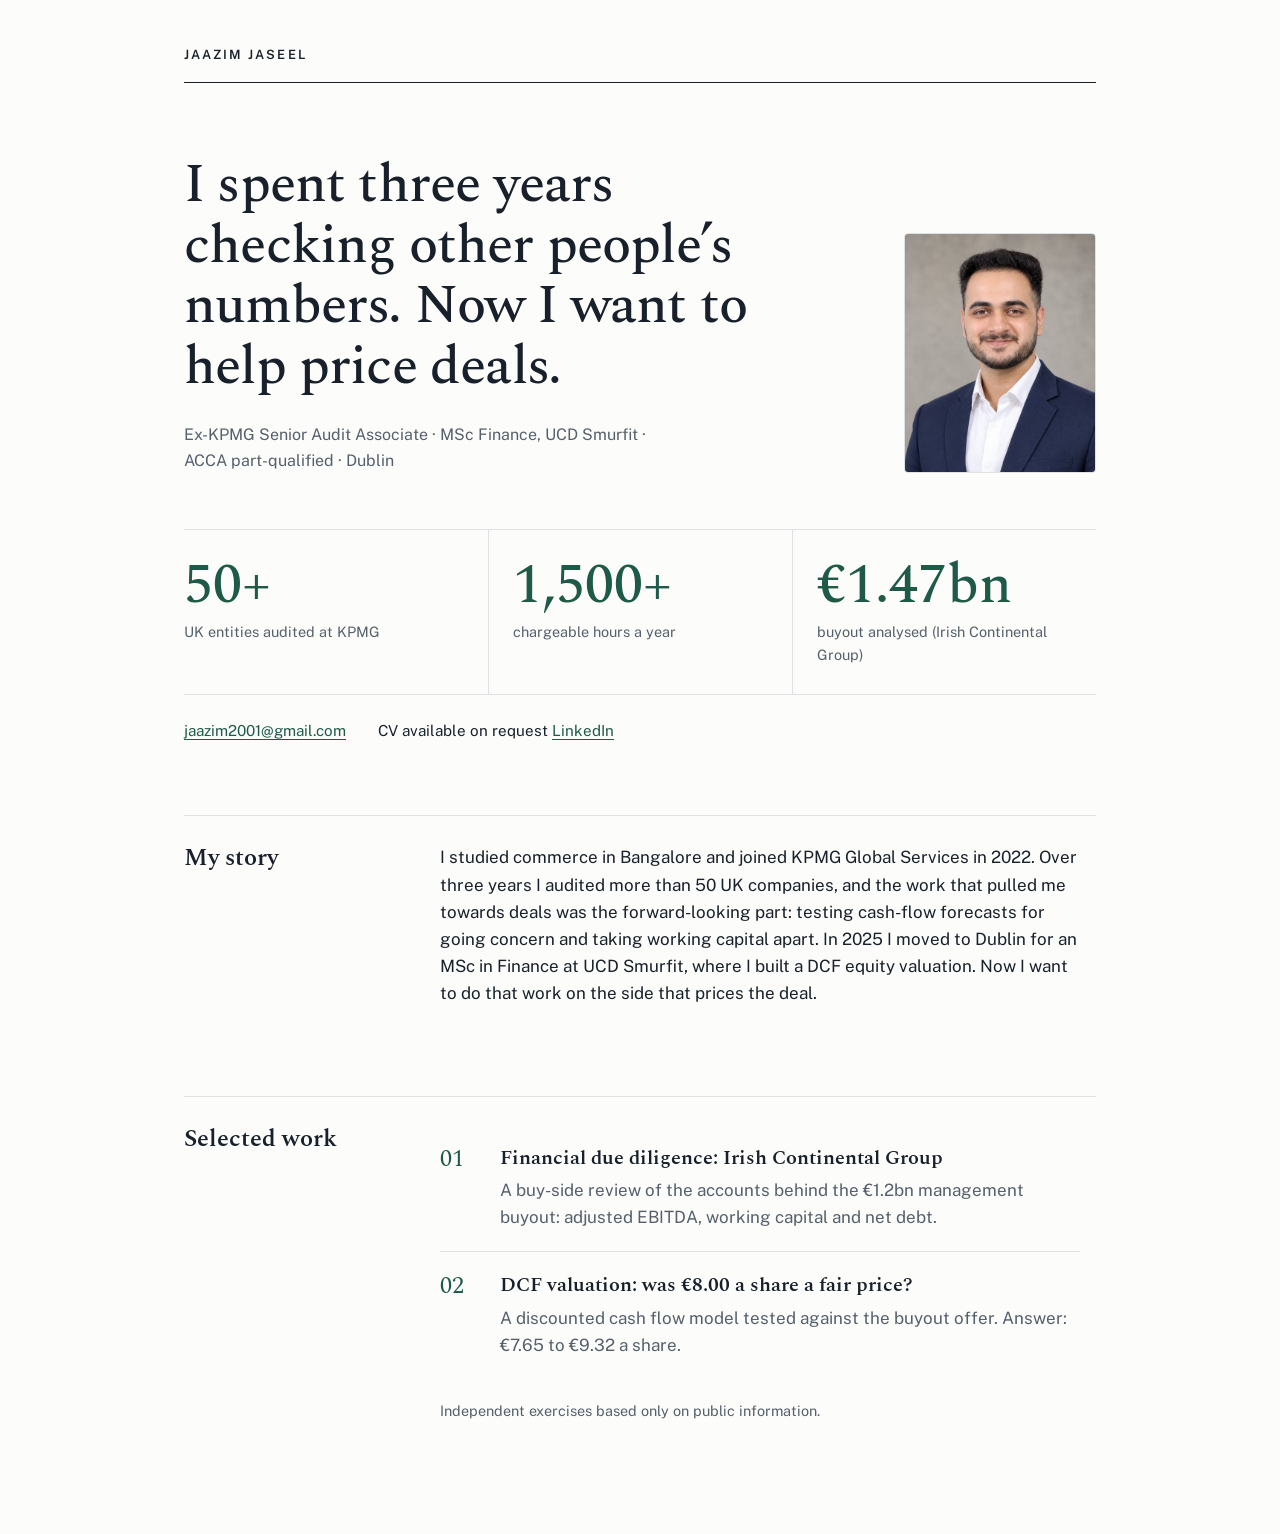
==== index.html @ c55d7364 "Annual report redesign Headline hero with headshot, stat strip, My story and a contents-style Select" ====
<!doctype html>
<html lang="en">
<head>
  <meta charset="utf-8">
  <meta name="viewport" content="width=device-width, initial-scale=1">
  <title>Jaazim Jaseel – Finance</title>
  <meta name="description" content="Jaazim Jaseel: ex-KPMG Senior Audit Associate moving into Transaction Services and FP&amp;A. Based in Dublin, open to roles in Dublin and the UAE.">
  <link rel="preconnect" href="https://fonts.googleapis.com">
  <link rel="preconnect" href="https://fonts.gstatic.com" crossorigin>
  <link href="https://fonts.googleapis.com/css2?family=Public+Sans:wght@400;600&family=Spectral:wght@500;600&display=swap" rel="stylesheet">
  <link rel="stylesheet" href="styles.css">
</head>
<body>
  <div class="page">

    <header class="masthead">
      <a class="masthead-name" href="index.html" aria-current="page">Jaazim Jaseel</a>
    </header>

    <main>
      <section class="hero" aria-label="Introduction">
        <img class="headshot" src="assets/jaazim-jaseel.jpg" alt="Jaazim Jaseel" width="640" height="640">
        <div class="hero-text">
          <h1>I spent three years checking other people’s numbers. Now I want to help price deals.</h1>
          <p class="credentials"><span>Ex-KPMG Senior Audit Associate</span> · <span>MSc Finance, UCD Smurfit</span> · <span>ACCA part-qualified · Dublin</span></p>
        </div>
      </section>

      <ul class="stats">
        <li>
          <span class="stat-figure">50+</span>
          <span class="stat-label">UK entities audited at KPMG</span>
        </li>
        <li>
          <span class="stat-figure">1,500+</span>
          <span class="stat-label">chargeable hours a year</span>
        </li>
        <li>
          <span class="stat-figure">€1.47bn</span>
          <span class="stat-label">buyout analysed (Irish Continental Group)</span>
        </li>
      </ul>

      <p class="contact-line">
        <a href="mailto:jaazim2001@gmail.com">jaazim2001@gmail.com</a>
        <span>CV available on request <a href="https://www.linkedin.com/in/jaazim-jaseel/">LinkedIn</a></span>
      </p>

      <section class="section" aria-labelledby="story-heading">
        <h2 id="story-heading">My story</h2>
        <div class="section-body">
          <p>I studied commerce in Bangalore and joined KPMG Global Services in 2022. Over three years I audited more than 50 UK companies, and the work that pulled me towards deals was the forward-looking part: testing cash-flow forecasts for going concern and taking working capital apart. In 2025 I moved to Dublin for an MSc in Finance at UCD Smurfit, where I built a DCF equity valuation. Now I want to do that work on the side that prices the deal.</p>
        </div>
      </section>

      <section class="section" aria-labelledby="work-heading">
        <h2 id="work-heading">Selected work</h2>
        <div class="section-body">
          <ol class="contents">
            <li>
              <a class="work-item" href="projects/icg-fdd.html">
                <span class="work-number" aria-hidden="true">01</span>
                <span class="work-text">
                  <span class="work-title">Financial due diligence: Irish Continental Group</span>
                  <span class="work-summary">A buy-side review of the accounts behind the €1.2bn management buyout: adjusted EBITDA, working capital and net debt.</span>
                </span>
              </a>
            </li>
            <li>
              <a class="work-item" href="projects/icg-dcf.html">
                <span class="work-number" aria-hidden="true">02</span>
                <span class="work-text">
                  <span class="work-title">DCF valuation: was €8.00 a share a fair price?</span>
                  <span class="work-summary">A discounted cash flow model tested against the buyout offer. Answer: €7.65 to €9.32 a share.</span>
                </span>
              </a>
            </li>
          </ol>
          <p class="note">Independent exercises based only on public information.</p>
        </div>
      </section>
    </main>

  </div>
</body>
</html>
---- styles.css ----
:root {
  --paper: #fcfcfa;
  --ink: #18212b;
  --muted: #55606c;
  --rule: #dde1e4;
  --accent: #1e5a47;
  --accent-dark: #154434;
  --accent-tint: #e7efeb;

  --serif: "Spectral", Georgia, "Times New Roman", serif;
  --sans: "Public Sans", system-ui, -apple-system, "Segoe UI", Roboto, sans-serif;
}

*,
*::before,
*::after {
  box-sizing: border-box;
}

html {
  -webkit-text-size-adjust: 100%;
}

body {
  margin: 0;
  background: var(--paper);
  color: var(--ink);
  font-family: var(--sans);
  font-size: 1.0625rem;
  line-height: 1.6;
}

h1,
h2,
h3 {
  font-family: var(--serif);
  font-weight: 600;
  line-height: 1.2;
  margin: 0;
}

p {
  margin: 0 0 1rem;
}

a {
  color: var(--accent);
  text-decoration-thickness: 1px;
  text-underline-offset: 0.2em;
}

a:hover {
  text-decoration-thickness: 2px;
}

a:focus-visible {
  outline: 2px solid var(--accent);
  outline-offset: 3px;
  border-radius: 2px;
}

/* Page frame, shared by every page */

.page {
  max-width: 62rem;
  margin: 0 auto;
  padding: 1.75rem 1.25rem 5rem;
}

.masthead {
  padding-bottom: 0.9rem;
  border-bottom: 1px solid var(--ink);
}

.masthead-name {
  font-size: 0.8rem;
  font-weight: 600;
  letter-spacing: 0.16em;
  text-transform: uppercase;
  color: var(--ink);
  text-decoration: none;
}

.masthead-name:hover {
  color: var(--accent);
}

/* Hero */

.hero {
  display: grid;
  gap: 1.75rem;
  padding: 2.5rem 0 2.75rem;
}

.headshot {
  display: block;
  width: 7.5rem;
  height: auto;
  aspect-ratio: 4 / 5;
  object-fit: cover;
  object-position: 50% 20%;
  border-radius: 4px;
  border: 1px solid var(--rule);
}

.hero h1 {
  font-weight: 500;
  font-size: clamp(2rem, 6vw, 3.4rem);
  line-height: 1.12;
  letter-spacing: -0.015em;
  max-width: 22ch;
}

.credentials {
  margin: 1.5rem 0 0;
  color: var(--muted);
  font-size: 1rem;
}

.credentials span {
  white-space: nowrap;
}

/* Stat strip */

.stats {
  list-style: none;
  margin: 0;
  padding: 0;
  border-top: 1px solid var(--rule);
  border-bottom: 1px solid var(--rule);
}

.stats li {
  display: flex;
  flex-direction: column;
  gap: 0.35rem;
  padding: 1.25rem 0;
}

.stats li + li {
  border-top: 1px solid var(--rule);
}

.stat-figure {
  font-family: var(--serif);
  font-weight: 500;
  font-size: clamp(2.5rem, 9vw, 3.5rem);
  line-height: 1;
  color: var(--accent);
  font-variant-numeric: lining-nums;
}

.stat-label {
  font-size: 0.9rem;
  color: var(--muted);
  max-width: 16rem;
}

.contact-line {
  display: flex;
  flex-wrap: wrap;
  gap: 0.5rem 2rem;
  margin: 1.5rem 0 0;
  font-size: 0.95rem;
}

/* Sections */

.section {
  display: grid;
  gap: 1.25rem;
  margin-top: 3.5rem;
  padding-top: 1.5rem;
  border-top: 1px solid var(--rule);
}

.section h2 {
  font-size: 1.5rem;
}

.section-body {
  max-width: 40rem;
}

/* Selected work, set like a contents page */

.contents {
  list-style: none;
  margin: 0 0 1.25rem;
  padding: 0;
}

.contents li + li {
  border-top: 1px solid var(--rule);
}

.work-item {
  display: grid;
  grid-template-columns: 2.75rem 1fr;
  gap: 0 1rem;
  padding: 1.25rem 0.75rem;
  margin: 0 -0.75rem;
  color: var(--ink);
  text-decoration: none;
  border-radius: 4px;
  transition: background-color 0.15s ease;
}

.work-item:hover {
  background: var(--accent-tint);
}

.work-number {
  font-family: var(--serif);
  font-size: 1.5rem;
  line-height: 1.2;
  color: var(--accent);
  font-variant-numeric: lining-nums tabular-nums;
}

.work-title {
  display: block;
  font-family: var(--serif);
  font-weight: 600;
  font-size: 1.25rem;
  line-height: 1.3;
}

.work-item:hover .work-title {
  color: var(--accent);
}

.work-summary {
  display: block;
  margin-top: 0.4rem;
  color: var(--muted);
}

.note {
  font-size: 0.9rem;
  color: var(--muted);
}

/* Project pages */

.prose {
  max-width: 40rem;
}

.back {
  display: inline-block;
  font-size: 0.95rem;
  margin: 2rem 0 2.5rem;
}

.project-intro {
  padding-bottom: 3rem;
  border-bottom: 1px solid var(--rule);
}

.project-intro h1 {
  font-size: clamp(2rem, 7vw, 2.75rem);
  letter-spacing: -0.01em;
}

.lede {
  margin: 1.25rem 0 0;
  font-size: 1.125rem;
}

.block {
  padding-top: 3rem;
}

.block h2 {
  font-size: 1.5rem;
  margin-bottom: 1.25rem;
}

.findings {
  margin: 0;
  padding-left: 1.25rem;
}

.findings li {
  margin-bottom: 0.75rem;
  padding-left: 0.25rem;
}

.findings li::marker {
  color: var(--accent);
}

.figures {
  width: 100%;
  margin-top: 2rem;
  border-collapse: collapse;
  font-variant-numeric: tabular-nums;
}

.figures caption {
  text-align: left;
  font-family: var(--serif);
  font-weight: 600;
  font-size: 1.15rem;
  padding-bottom: 0.75rem;
}

.figures th,
.figures td {
  padding: 0.6rem 0;
  border-bottom: 1px solid var(--rule);
  vertical-align: baseline;
}

.figures th {
  text-align: left;
  font-weight: 400;
  color: var(--muted);
  padding-right: 1rem;
}

.figures td {
  text-align: right;
  font-weight: 600;
  white-space: nowrap;
}

.figures .offer th,
.figures .offer td {
  color: var(--accent);
  font-weight: 600;
}

.download {
  padding-top: 2.5rem;
}

.button {
  display: inline-block;
  padding: 0.7rem 1.4rem;
  background: var(--accent);
  color: #fff;
  font-weight: 600;
  font-size: 0.95rem;
  text-decoration: none;
  border-radius: 4px;
  transition: background-color 0.15s ease;
}

.button:hover {
  background: var(--accent-dark);
}

.disclaimer {
  margin-top: 3rem;
  padding-top: 1.25rem;
  border-top: 1px solid var(--rule);
}

/* Desktop */

@media (min-width: 48rem) {
  .page {
    padding: 2.5rem 2.5rem 6rem;
  }

  .hero {
    grid-template-columns: 1fr 12rem;
    align-items: end;
    gap: 3rem;
    padding: 4.5rem 0 3.5rem;
  }

  .headshot {
    order: 2;
    width: 12rem;
  }

  .stats {
    display: grid;
    grid-template-columns: repeat(3, 1fr);
  }

  .stats li {
    padding: 1.75rem 1.5rem;
  }

  .stats li:first-child {
    padding-left: 0;
  }

  .stats li + li {
    border-top: 0;
    border-left: 1px solid var(--rule);
  }

  .section {
    grid-template-columns: 14rem 1fr;
    gap: 2rem;
    margin-top: 4.5rem;
    padding-top: 1.75rem;
  }

  .back {
    margin-top: 2.5rem;
  }
}

@media (prefers-reduced-motion: reduce) {
  * {
    transition: none !important;
  }
}
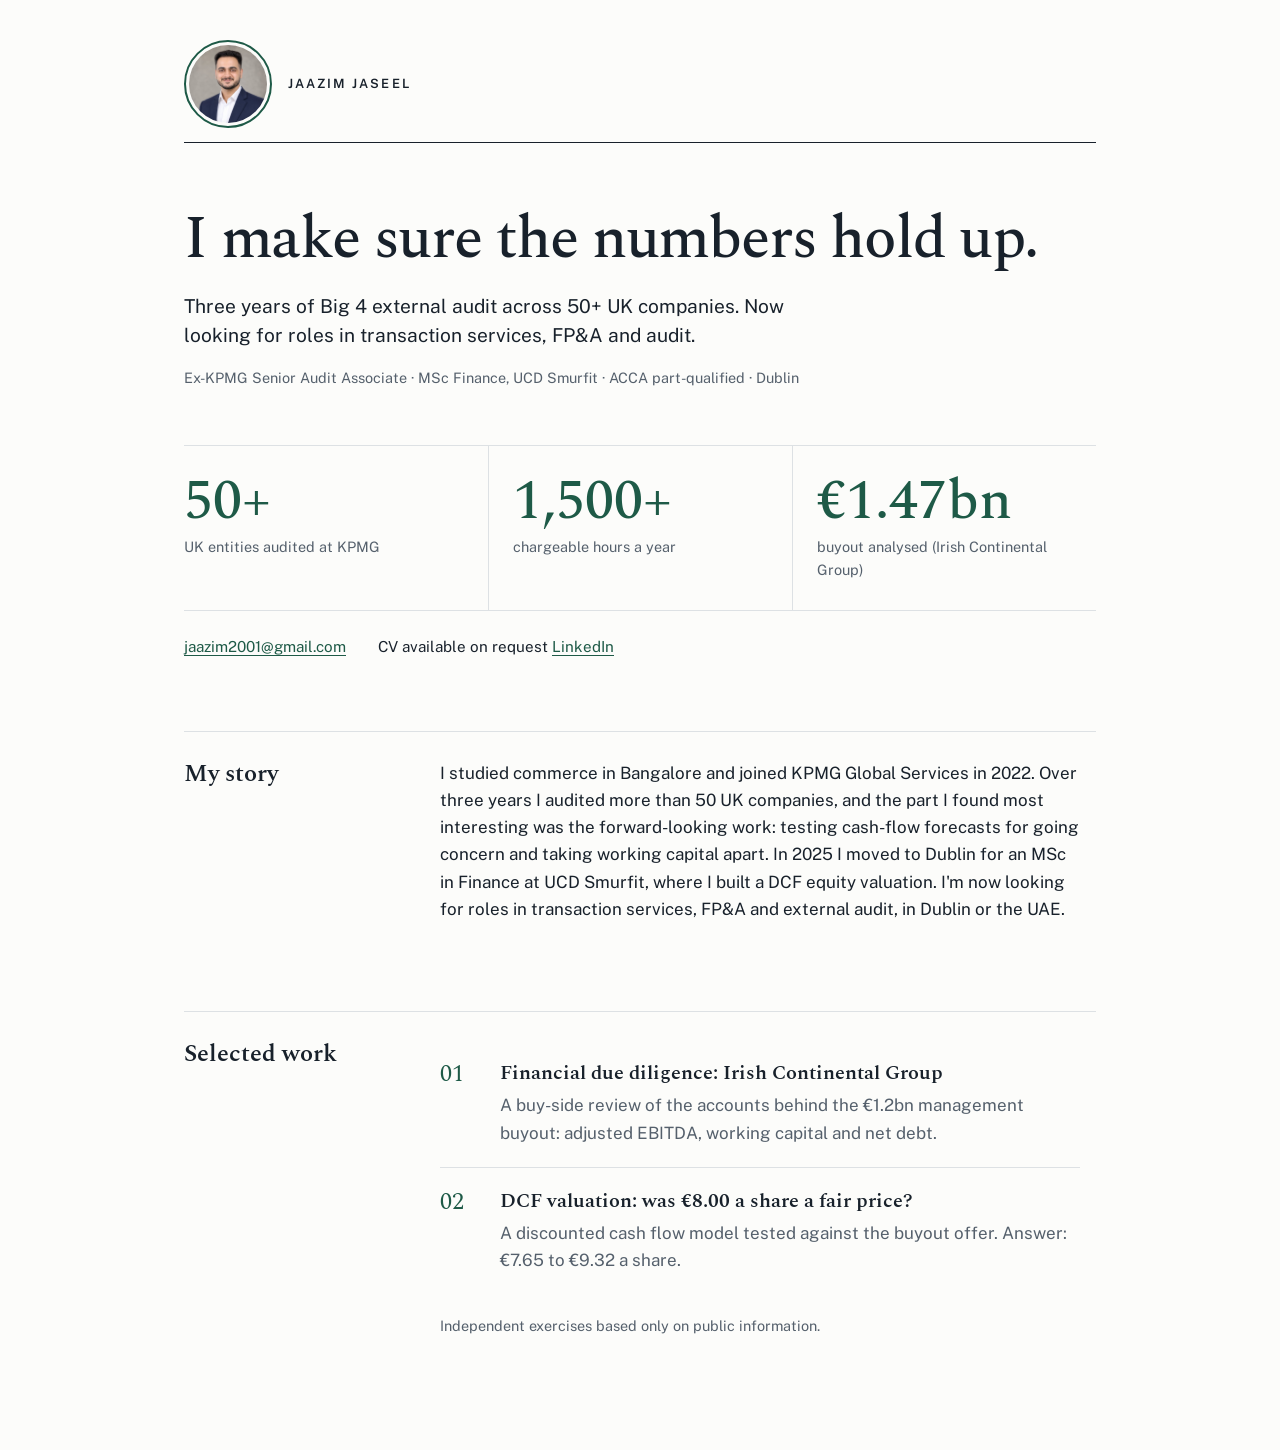
==== commit f09a804d: "New headline, byline photo and updated story Co-Authored-By: Claude Opus 5.5 <noreply@anthropic.com>" ====
--- a/index.html
+++ b/index.html
@@ -13,17 +13,16 @@
 <body>
   <div class="page">
 
-    <header class="masthead">
+    <header class="masthead masthead-byline">
+      <img class="byline-photo" src="assets/jaazim-jaseel.jpg" alt="Jaazim Jaseel" width="88" height="88">
       <a class="masthead-name" href="index.html" aria-current="page">Jaazim Jaseel</a>
     </header>
 
     <main>
       <section class="hero" aria-label="Introduction">
-        <img class="headshot" src="assets/jaazim-jaseel.jpg" alt="Jaazim Jaseel" width="640" height="640">
-        <div class="hero-text">
-          <h1>I spent three years checking other people’s numbers. Now I want to help price deals.</h1>
-          <p class="credentials"><span>Ex-KPMG Senior Audit Associate</span> · <span>MSc Finance, UCD Smurfit</span> · <span>ACCA part-qualified · Dublin</span></p>
-        </div>
+        <h1>I make sure the numbers hold up.</h1>
+        <p class="hero-sub">Three years of Big&nbsp;4 external audit across 50+ UK companies. Now looking for roles in transaction services, FP&amp;A and audit.</p>
+        <p class="credentials"><span>Ex-KPMG Senior Audit Associate</span> · <span>MSc Finance, UCD Smurfit</span> · <span>ACCA part-qualified · Dublin</span></p>
       </section>
 
       <ul class="stats">
@@ -49,7 +48,7 @@
       <section class="section" aria-labelledby="story-heading">
         <h2 id="story-heading">My story</h2>
         <div class="section-body">
-          <p>I studied commerce in Bangalore and joined KPMG Global Services in 2022. Over three years I audited more than 50 UK companies, and the work that pulled me towards deals was the forward-looking part: testing cash-flow forecasts for going concern and taking working capital apart. In 2025 I moved to Dublin for an MSc in Finance at UCD Smurfit, where I built a DCF equity valuation. Now I want to do that work on the side that prices the deal.</p>
+          <p>I studied commerce in Bangalore and joined KPMG Global Services in 2022. Over three years I audited more than 50 UK companies, and the part I found most interesting was the forward-looking work: testing cash-flow forecasts for going concern and taking working capital apart. In 2025 I moved to Dublin for an MSc in Finance at UCD Smurfit, where I built a DCF equity valuation. I'm now looking for roles in transaction services, FP&amp;A and external audit, in Dublin or the UAE.</p>
         </div>
       </section>
 
--- a/styles.css
+++ b/styles.css
@@ -85,37 +85,51 @@
   color: var(--accent);
 }
 
+/* Homepage masthead: author byline with photo */
+
+.masthead-byline {
+  display: flex;
+  align-items: center;
+  gap: 1rem;
+}
+
+.byline-photo {
+  display: block;
+  flex: none;
+  width: 88px;
+  height: 88px;
+  padding: 3px;
+  border: 2px solid var(--accent);
+  border-radius: 50%;
+  background: var(--paper);
+  object-fit: cover;
+  object-position: 50% 30%;
+}
+
 /* Hero */
 
 .hero {
-  display: grid;
-  gap: 1.75rem;
-  padding: 2.5rem 0 2.75rem;
-}
-
-.headshot {
-  display: block;
-  width: 7.5rem;
-  height: auto;
-  aspect-ratio: 4 / 5;
-  object-fit: cover;
-  object-position: 50% 20%;
-  border-radius: 4px;
-  border: 1px solid var(--rule);
+  padding: 2.75rem 0 2.75rem;
 }
 
 .hero h1 {
   font-weight: 500;
-  font-size: clamp(2rem, 6vw, 3.4rem);
-  line-height: 1.12;
-  letter-spacing: -0.015em;
-  max-width: 22ch;
+  font-size: clamp(2.4rem, 7.5vw, 3.75rem);
+  line-height: 1.08;
+  letter-spacing: -0.02em;
+}
+
+.hero-sub {
+  margin: 1.25rem 0 0;
+  max-width: 38rem;
+  font-size: 1.2rem;
+  line-height: 1.5;
 }
 
 .credentials {
-  margin: 1.5rem 0 0;
+  margin: 1rem 0 0;
   color: var(--muted);
-  font-size: 1rem;
+  font-size: 0.9rem;
 }
 
 .credentials span {
@@ -368,15 +382,7 @@
   }
 
   .hero {
-    grid-template-columns: 1fr 12rem;
-    align-items: end;
-    gap: 3rem;
-    padding: 4.5rem 0 3.5rem;
-  }
-
-  .headshot {
-    order: 2;
-    width: 12rem;
+    padding: 4rem 0 3.5rem;
   }
 
   .stats {
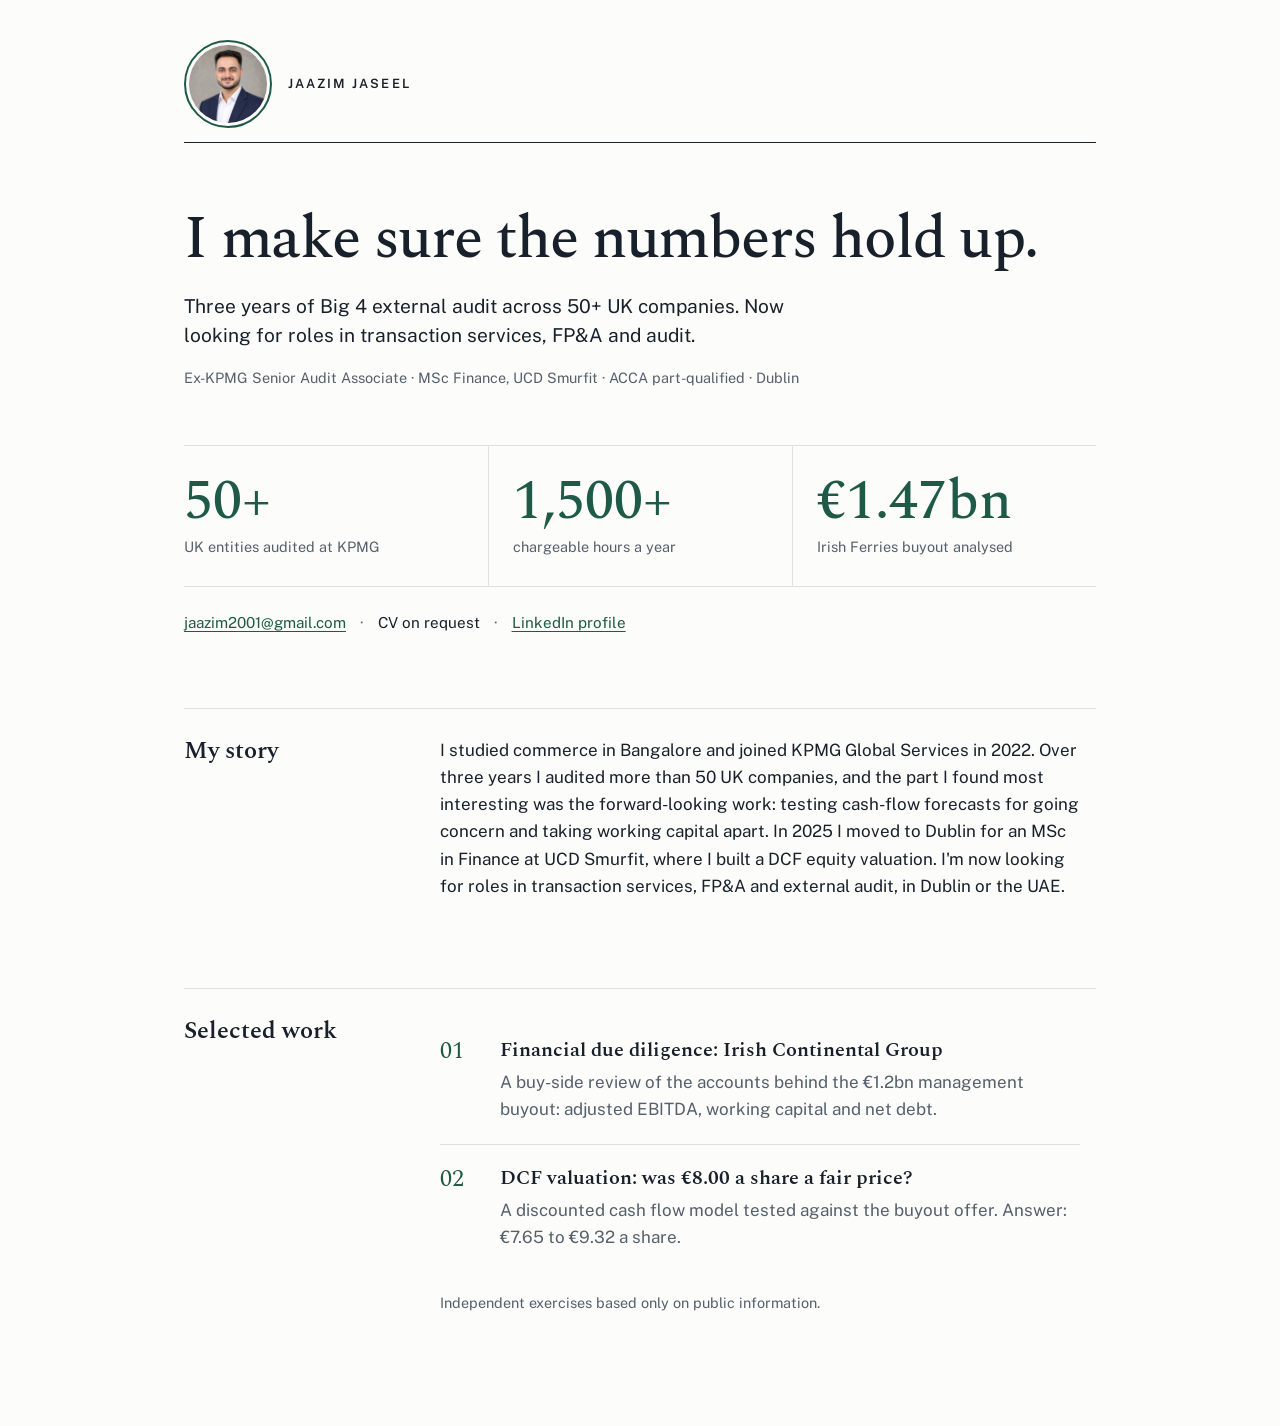
==== commit bcad7590: "Annual-report redesign: hero, story, byline photo Co-Authored-By: Claude Opus 5.5 <noreply@anthropic" ====
--- a/index.html
+++ b/index.html
@@ -36,13 +36,16 @@
         </li>
         <li>
           <span class="stat-figure">€1.47bn</span>
-          <span class="stat-label">buyout analysed (Irish Continental Group)</span>
+          <span class="stat-label">Irish Ferries buyout analysed</span>
         </li>
       </ul>
 
       <p class="contact-line">
         <a href="mailto:jaazim2001@gmail.com">jaazim2001@gmail.com</a>
-        <span>CV available on request <a href="https://www.linkedin.com/in/jaazim-jaseel/">LinkedIn</a></span>
+        <span class="sep" aria-hidden="true">·</span>
+        <span>CV on request</span>
+        <span class="sep" aria-hidden="true">·</span>
+        <a href="https://www.linkedin.com/in/jaazim-jaseel/">LinkedIn profile</a>
       </p>
 
       <section class="section" aria-labelledby="story-heading">
--- a/styles.css
+++ b/styles.css
@@ -175,9 +175,25 @@
 .contact-line {
   display: flex;
   flex-wrap: wrap;
-  gap: 0.5rem 2rem;
+  align-items: baseline;
+  gap: 0.35rem 0.9rem;
   margin: 1.5rem 0 0;
   font-size: 0.95rem;
+}
+
+.contact-line .sep {
+  color: var(--muted);
+}
+
+@media (max-width: 29.99rem) {
+  .contact-line {
+    flex-direction: column;
+    align-items: flex-start;
+  }
+
+  .contact-line .sep {
+    display: none;
+  }
 }
 
 /* Sections */
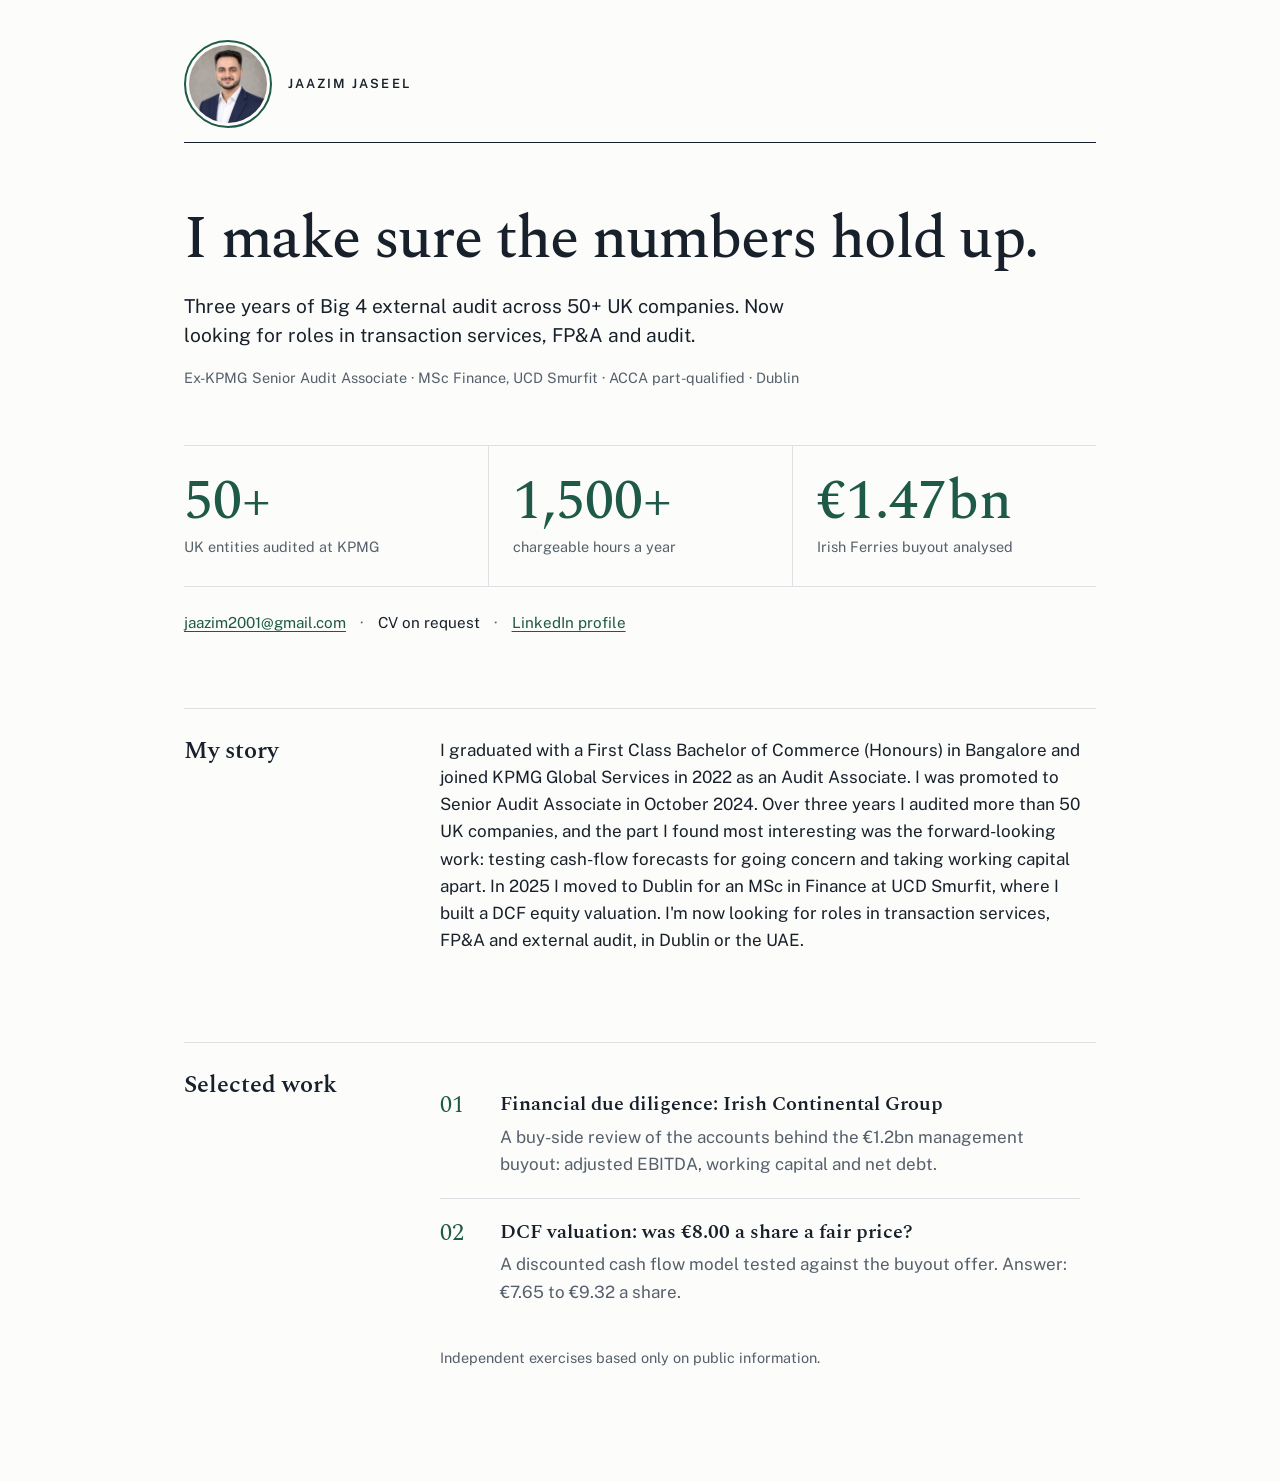
==== commit 06858537: "Update story Co-Authored-By: Claude Opus 5.5 <noreply@anthropic.com>" ====
--- a/index.html
+++ b/index.html
@@ -8,7 +8,7 @@
   <link rel="preconnect" href="https://fonts.googleapis.com">
   <link rel="preconnect" href="https://fonts.gstatic.com" crossorigin>
   <link href="https://fonts.googleapis.com/css2?family=Public+Sans:wght@400;600&family=Spectral:wght@500;600&display=swap" rel="stylesheet">
-  <link rel="stylesheet" href="styles.css">
+  <link rel="stylesheet" href="styles.css?v=3">
 </head>
 <body>
   <div class="page">
@@ -51,7 +51,7 @@
       <section class="section" aria-labelledby="story-heading">
         <h2 id="story-heading">My story</h2>
         <div class="section-body">
-          <p>I studied commerce in Bangalore and joined KPMG Global Services in 2022. Over three years I audited more than 50 UK companies, and the part I found most interesting was the forward-looking work: testing cash-flow forecasts for going concern and taking working capital apart. In 2025 I moved to Dublin for an MSc in Finance at UCD Smurfit, where I built a DCF equity valuation. I'm now looking for roles in transaction services, FP&amp;A and external audit, in Dublin or the UAE.</p>
+          <p>I graduated with a First Class Bachelor of Commerce (Honours) in Bangalore and joined KPMG Global Services in 2022 as an Audit Associate. I was promoted to Senior Audit Associate in October 2024. Over three years I audited more than 50 UK companies, and the part I found most interesting was the forward-looking work: testing cash-flow forecasts for going concern and taking working capital apart. In 2025 I moved to Dublin for an MSc in Finance at UCD Smurfit, where I built a DCF equity valuation. I'm now looking for roles in transaction services, FP&amp;A and external audit, in Dublin or the UAE.</p>
         </div>
       </section>
 
--- a/styles.css
+++ b/styles.css
@@ -172,27 +172,33 @@
   max-width: 16rem;
 }
 
+/* Mobile: three stacked items, no separators */
 .contact-line {
   display: flex;
-  flex-wrap: wrap;
-  align-items: baseline;
-  gap: 0.35rem 0.9rem;
+  flex-direction: column;
+  align-items: flex-start;
+  gap: 0.35rem;
   margin: 1.5rem 0 0;
   font-size: 0.95rem;
 }
 
 .contact-line .sep {
-  color: var(--muted);
-}
-
-@media (max-width: 29.99rem) {
+  display: none;
+  color: var(--muted);
+}
+
+/* 600px and up: one line with dots; nowrap so a dot can never sit alone */
+@media (min-width: 37.5rem) {
   .contact-line {
-    flex-direction: column;
-    align-items: flex-start;
+    flex-direction: row;
+    flex-wrap: nowrap;
+    align-items: baseline;
+    gap: 0.9rem;
+    white-space: nowrap;
   }
 
   .contact-line .sep {
-    display: none;
+    display: inline;
   }
 }
 
